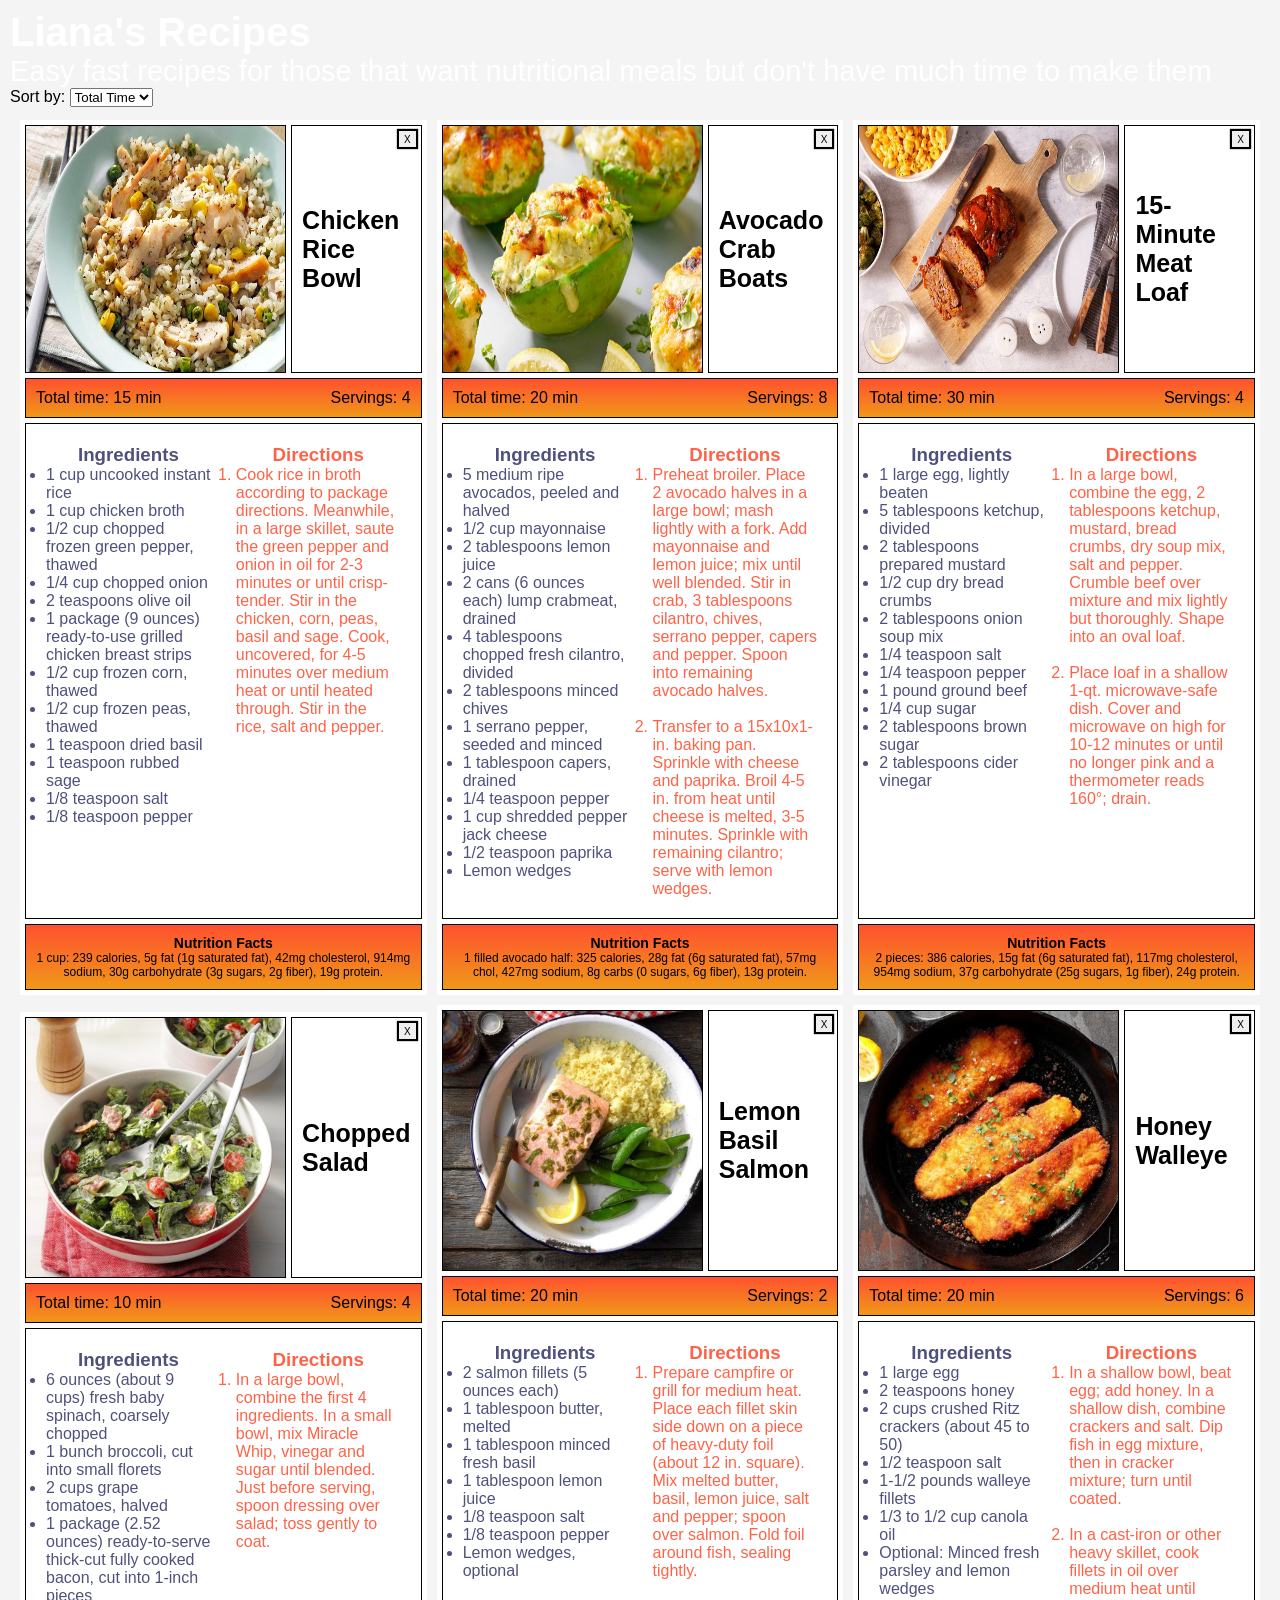
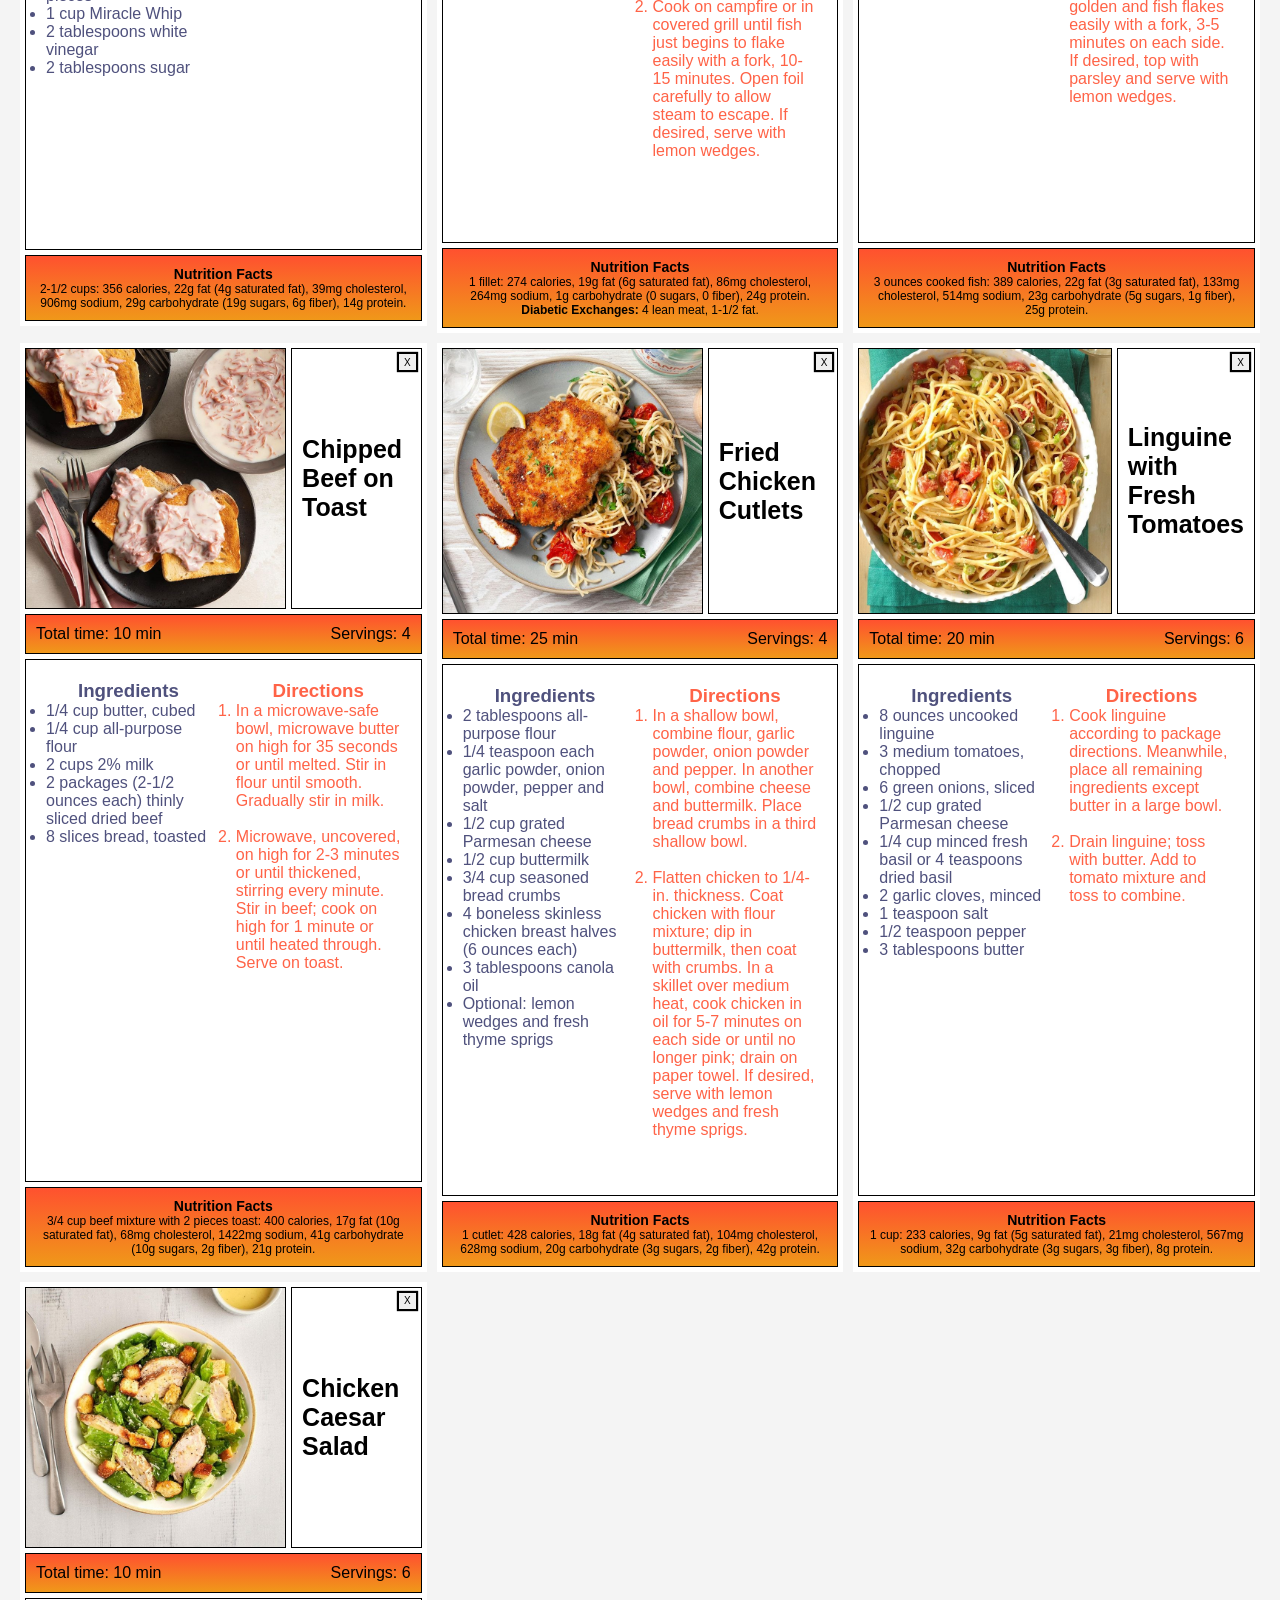
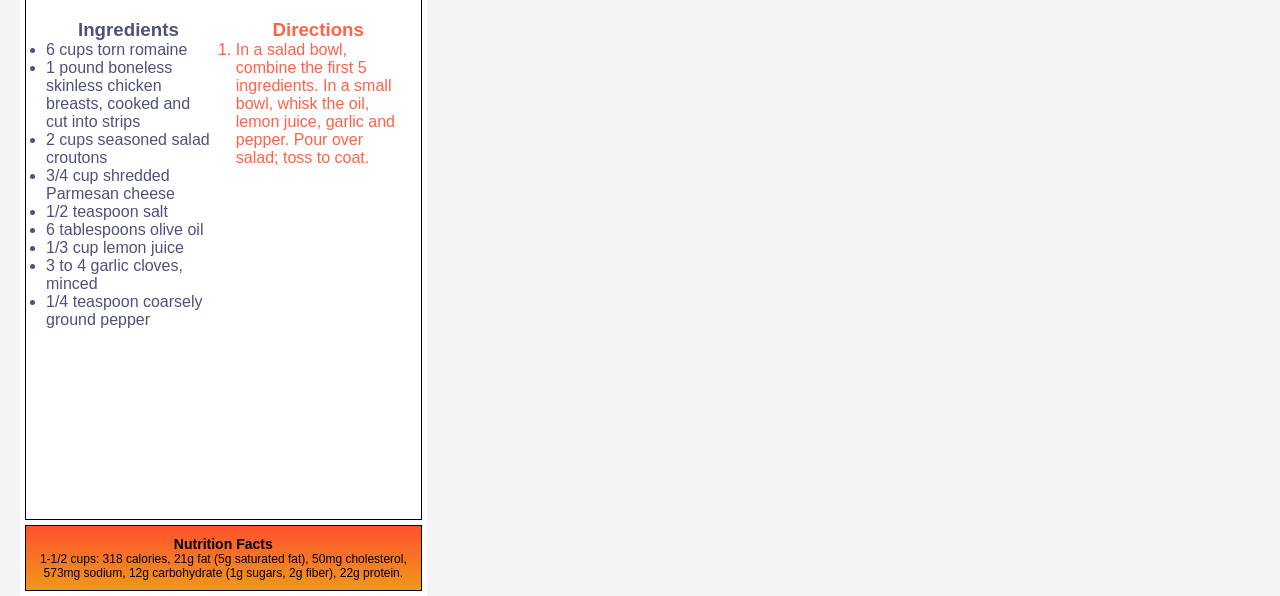
==== Project1-Collection/collection.html @ be261d4b "Initial commit" ====
<!DOCTYPE html>
<html lang="en">
<head>
    <meta charset="UTF-8">
    <meta name="viewport" content="width=device-width, initial-scale=1.0">
    <title>Collection</title>
    <link rel="stylesheet" href="collection.css">
</head>
<body>
    <div class="collection">
        <div class="top-section">
            <h1>Liana's Recipes</h1>
            <p>Easy fast recipes for those that want nutritional meals but don't have much time to make them</p>
            <div class="controls">
                <label for="sortBy">Sort by:</label>
                <select id="sortBy">
                    <option value="time">Total Time</option>
                    <option value="servings">Servings</option>
                </select>
            </div>
        </div>
        <div class="collection-cards-parent">
            <div class="recipe-card">
                <button class="delete-button">X</button>
                <div class="picture">
                    <img src="Chicken-Rice-Bowl.jpg" alt="Picture of the Dish">
                </div>
                <div class="name">Chicken Rice Bowl</div>
                <div class="info-section">
                    <p>Total time: 15 min</p>
                    <p>Servings: 4</p>
                </div>
                <div class="content-section">
                    <div class="ingredients-section">
                        <h3>Ingredients</h3>
                        <ul>
                            <li>1 cup uncooked instant rice</li>
                            <li>1 cup chicken broth</li>
                            <li>1/2 cup chopped frozen green pepper, thawed</li>
                            <li>1/4 cup chopped onion</li>
                            <li>2 teaspoons olive oil</li>
                            <li>1 package (9 ounces) ready-to-use grilled chicken breast strips</li>
                            <li>1/2 cup frozen corn, thawed</li>
                            <li>1/2 cup frozen peas, thawed</li>
                            <li>1 teaspoon dried basil</li>
                            <li>1 teaspoon rubbed sage</li>
                            <li>1/8 teaspoon salt</li>
                            <li>1/8 teaspoon pepper</li>
                          </ul>
                    </div>
                    <div class="directions-section">
                        <h3>Directions</h3>
                        <ol>
                            <li>Cook rice in broth according to package directions. Meanwhile, in a large skillet, saute the green pepper and onion in oil for 2-3 minutes or until crisp-tender. Stir in the chicken, corn, peas, basil and sage. Cook, uncovered, for 4-5 minutes over medium heat or until heated through. Stir in the rice, salt and pepper.</li>
                          </ol>
                    </div>
                </div>
                <div class="nutrition-section">
                    <h3>Nutrition Facts</h3>
                    <p>1 cup: 239 calories, 5g fat (1g saturated fat), 42mg cholesterol, 914mg sodium, 30g carbohydrate (3g sugars, 2g fiber), 19g protein.</p>
                </div>

        
            </div>
            <div class="recipe-card">
                <button class="delete-button">X</button>
                <div class="picture">
                    <img src="Crab-Stuffed-Avocado.jpg" alt="Picture of the Dish">
                </div>
                <div class="name">Avocado Crab Boats</div>
                <div class="info-section">
                    <p>Total time: 20 min</p>
                    <p>Servings: 8</p>
                </div>
                <div class="content-section">
                    <div class="ingredients-section">
                        <h3>Ingredients</h3>
                        <ul>
                            <li>5 medium ripe avocados, peeled and halved</li>
                            <li>1/2 cup mayonnaise</li>
                            <li>2 tablespoons lemon juice</li>
                            <li>2 cans (6 ounces each) lump crabmeat, drained</li>
                            <li>4 tablespoons chopped fresh cilantro, divided</li>
                            <li>2 tablespoons minced chives</li>
                            <li>1 serrano pepper, seeded and minced</li>
                            <li>1 tablespoon capers, drained</li>
                            <li>1/4 teaspoon pepper</li>
                            <li>1 cup shredded pepper jack cheese</li>
                            <li>1/2 teaspoon paprika</li>
                            <li>Lemon wedges</li>
                          </ul>
                    </div>
                    <div class="directions-section">
                        <h3>Directions</h3>
                        <ol>
                            <li>Preheat broiler. Place 2 avocado halves in a large bowl; mash lightly with a fork. Add mayonnaise and lemon juice; mix until well blended. Stir in crab, 3 tablespoons cilantro, chives, serrano pepper, capers and pepper. Spoon into remaining avocado halves.</li>
                           <br> <li>Transfer to a 15x10x1-in. baking pan. Sprinkle with cheese and paprika. Broil 4-5 in. from heat until cheese is melted, 3-5 minutes. Sprinkle with remaining cilantro; serve with lemon wedges.</li>
                          </ol>
                    </div>
                </div>
                <div class="nutrition-section">
                    <h3>Nutrition Facts</h3>
                    <p>1 filled avocado half: 325 calories, 28g fat (6g saturated fat), 57mg chol, 427mg sodium, 8g carbs (0 sugars, 6g fiber), 13g protein.</p>
                </div>
        </div>
        <div class="recipe-card">
            <button class="delete-button">X</button>
            <div class="picture">
                <img src="Meat-Loaf.jpg" alt="Picture of the Dish">
            </div>
            <div class="name">15-Minute Meat Loaf</div>
            <div class="info-section">
                <p>Total time: 30 min</p>
                <p>Servings: 4</p>
            </div>
            <div class="content-section">
                <div class="ingredients-section">
                    <h3>Ingredients</h3>
                    <ul>
                        <li>1 large egg, lightly beaten</li>
                        <li>5 tablespoons ketchup, divided</li>
                        <li>2 tablespoons prepared mustard</li>
                        <li>1/2 cup dry bread crumbs</li>
                        <li>2 tablespoons onion soup mix</li>
                        <li>1/4 teaspoon salt</li>
                        <li>1/4 teaspoon pepper</li>
                        <li>1 pound ground beef</li>
                        <li>1/4 cup sugar</li>
                        <li>2 tablespoons brown sugar</li>
                        <li>2 tablespoons cider vinegar</li>
                      </ul>
                </div>
                <div class="directions-section">
                    <h3>Directions</h3>
                    <ol>
                        <li>In a large bowl, combine the egg, 2 tablespoons ketchup, mustard, bread crumbs, dry soup mix, salt and pepper. Crumble beef over mixture and mix lightly but thoroughly. Shape into an oval loaf.</li>
                        <br><li>Place loaf in a shallow 1-qt. microwave-safe dish. Cover and microwave on high for 10-12 minutes or until no longer pink and a thermometer reads 160°; drain.</li>
                      </ol>
                </div>
            </div>
            <div class="nutrition-section">
                <h3>Nutrition Facts</h3>
                <p>2 pieces: 386 calories, 15g fat (6g saturated fat), 117mg cholesterol, 954mg sodium, 37g carbohydrate (25g sugars, 1g fiber), 24g protein.</p>
            </div>
    </div>
    <div class="recipe-card">
        <button class="delete-button">X</button>
        <div class="picture">
            <img src="Lemon-Basil-Salmon.jpg" alt="Picture of the Dish">
        </div>
        <div class="name">Lemon Basil Salmon</div>
        <div class="info-section">
            <p>Total time: 20 min</p>
            <p>Servings: 2</p>
        </div>
        <div class="content-section">
            <div class="ingredients-section">
                <h3>Ingredients</h3>
                <ul>
                    <li>2 salmon fillets (5 ounces each)</li>
                    <li>1 tablespoon butter, melted</li>
                    <li>1 tablespoon minced fresh basil</li>
                    <li>1 tablespoon lemon juice</li>
                    <li>1/8 teaspoon salt</li>
                    <li>1/8 teaspoon pepper</li>
                    <li>Lemon wedges, optional</li>
                  </ul>
            </div>
            <div class="directions-section">
                <h3>Directions</h3>
                <ol>
                    <li>Prepare campfire or grill for medium heat. Place each fillet skin side down on a piece of heavy-duty foil (about 12 in. square). Mix melted butter, basil, lemon juice, salt and pepper; spoon over salmon. Fold foil around fish, sealing tightly.</li>
                   <br> <li>Cook on campfire or in covered grill until fish just begins to flake easily with a fork, 10-15 minutes. Open foil carefully to allow steam to escape. If desired, serve with lemon wedges.</li>
                  </ol>
            </div>
        </div>
        <div class="nutrition-section">
            <h3>Nutrition Facts</h3>
            <p>1 fillet: 274 calories, 19g fat (6g saturated fat), 86mg cholesterol, 264mg sodium, 1g carbohydrate (0 sugars, 0 fiber), 24g protein. <strong>Diabetic Exchanges:</strong> 4 lean meat, 1-1/2 fat.</p>
        </div>
</div>
<div class="recipe-card">
    <button class="delete-button">X</button>
    <div class="picture">
        <img src="Honey-Walleye.jpg" alt="Picture of the Dish">
    </div>
    <div class="name">Honey Walleye</div>
    <div class="info-section">
        <p>Total time: 20 min</p>
        <p>Servings: 6</p>
    </div>
    <div class="content-section">
        <div class="ingredients-section">
            <h3>Ingredients</h3>
            <ul>
                <li>1 large egg</li>
                <li>2 teaspoons honey</li>
                <li>2 cups crushed Ritz crackers (about 45 to 50)</li>
                <li>1/2 teaspoon salt</li>
                <li>1-1/2 pounds walleye fillets</li>
                <li>1/3 to 1/2 cup canola oil</li>
                <li>Optional: Minced fresh parsley and lemon wedges</li>
              </ul>
        </div>
        <div class="directions-section">
            <h3>Directions</h3>
            <ol>
                <li>In a shallow bowl, beat egg; add honey. In a shallow dish, combine crackers and salt. Dip fish in egg mixture, then in cracker mixture; turn until coated.</li>
                <br><li>In a cast-iron or other heavy skillet, cook fillets in oil over medium heat until golden and fish flakes easily with a fork, 3-5 minutes on each side. If desired, top with parsley and serve with lemon wedges.</li>
              </ol>
        </div>
    </div>
    <div class="nutrition-section">
        <h3>Nutrition Facts</h3>
        <p>3 ounces cooked fish: 389 calories, 22g fat (3g saturated fat), 133mg cholesterol, 514mg sodium, 23g carbohydrate (5g sugars, 1g fiber), 25g protein.</p>
    </div>
</div>
<div class="recipe-card">
    <button class="delete-button">X</button>
    <div class="picture">
        <img src="Chipped-Beef-on-Toast.jpg" alt="Picture of the Dish">
    </div>
    <div class="name">Chipped Beef on Toast</div>
    <div class="info-section">
        <p>Total time: 10 min</p>
        <p>Servings: 4</p>
    </div>
    <div class="content-section">
        <div class="ingredients-section">
            <h3>Ingredients</h3>
            <ul>
                <li>1/4 cup butter, cubed</li>
                <li>1/4 cup all-purpose flour</li>
                <li>2 cups 2% milk</li>
                <li>2 packages (2-1/2 ounces each) thinly sliced dried beef</li>
                <li>8 slices bread, toasted</li>
              </ul>
        </div>
        <div class="directions-section">
            <h3>Directions</h3>
            <ol>
                <li>In a microwave-safe bowl, microwave butter on high for 35 seconds or until melted. Stir in flour until smooth. Gradually stir in milk.</li>
               <br> <li>Microwave, uncovered, on high for 2-3 minutes or until thickened, stirring every minute. Stir in beef; cook on high for 1 minute or until heated through. Serve on toast.</li>
              </ol>
        </div>
    </div>
    <div class="nutrition-section">
        <h3>Nutrition Facts</h3>
        <p>3/4 cup beef mixture with 2 pieces toast: 400 calories, 17g fat (10g saturated fat), 68mg cholesterol, 1422mg sodium, 41g carbohydrate (10g sugars, 2g fiber), 21g protein.</p>
    </div>
</div>
<div class="recipe-card">
    <button class="delete-button">X</button>
    <div class="picture">
        <img src="Chicken-Cutlets.jpg" alt="Picture of the Dish">
    </div>
    <div class="name">Fried Chicken Cutlets</div>
    <div class="info-section">
        <p>Total time: 25 min</p>
        <p>Servings: 4</p>
    </div>
    <div class="content-section">
        <div class="ingredients-section">
            <h3>Ingredients</h3>
            <ul>
                <li>2 tablespoons all-purpose flour</li>
                <li>1/4 teaspoon each garlic powder, onion powder, pepper and salt</li>
                <li>1/2 cup grated Parmesan cheese</li>
                <li>1/2 cup buttermilk</li>
                <li>3/4 cup seasoned bread crumbs</li>
                <li>4 boneless skinless chicken breast halves (6 ounces each)</li>
                <li>3 tablespoons canola oil</li>
                <li>Optional: lemon wedges and fresh thyme sprigs</li>
              </ul>
        </div>
        <div class="directions-section">
            <h3>Directions</h3>
            <ol>
                <li>In a shallow bowl, combine flour, garlic powder, onion powder and pepper. In another bowl, combine cheese and buttermilk. Place bread crumbs in a third shallow bowl.</li>
               <br> <li>Flatten chicken to 1/4-in. thickness. Coat chicken with flour mixture; dip in buttermilk, then coat with crumbs. In a skillet over medium heat, cook chicken in oil for 5-7 minutes on each side or until no longer pink; drain on paper towel. If desired, serve with lemon wedges and fresh thyme sprigs.</li>
              </ol>
        </div>
    </div>
    <div class="nutrition-section">
        <h3>Nutrition Facts</h3>
        <p>1 cutlet: 428 calories, 18g fat (4g saturated fat), 104mg cholesterol, 628mg sodium, 20g carbohydrate (3g sugars, 2g fiber), 42g protein.</p>
    </div>
</div>
<div class="recipe-card">
    <button class="delete-button">X</button>
    <div class="picture">
        <img src="Linguine-with-Fresh-Tomatoes.jpg" alt="Picture of the Dish">
    </div>
    <div class="name">Linguine with Fresh Tomatoes</div>
    <div class="info-section">
        <p>Total time: 20 min</p>
        <p>Servings: 6</p>
    </div>
    <div class="content-section">
        <div class="ingredients-section">
            <h3>Ingredients</h3>
            <ul>
                <li>8 ounces uncooked linguine</li>
                <li>3 medium tomatoes, chopped</li>
                <li>6 green onions, sliced</li>
                <li>1/2 cup grated Parmesan cheese</li>
                <li>1/4 cup minced fresh basil or 4 teaspoons dried basil</li>
                <li>2 garlic cloves, minced</li>
                <li>1 teaspoon salt</li>
                <li>1/2 teaspoon pepper</li>
                <li>3 tablespoons butter</li>
              </ul>
        </div>
        <div class="directions-section">
            <h3>Directions</h3>
            <ol>
                <li>Cook linguine according to package directions. Meanwhile, place all remaining ingredients except butter in a large bowl.</li>
                <br><li>Drain linguine; toss with butter. Add to tomato mixture and toss to combine.</li>
              </ol>
        </div>
    </div>
    <div class="nutrition-section">
        <h3>Nutrition Facts</h3>
        <p>1 cup: 233 calories, 9g fat (5g saturated fat), 21mg cholesterol, 567mg sodium, 32g carbohydrate (3g sugars, 3g fiber), 8g protein.</p>
    </div>
</div>
<div class="recipe-card">
    <button class="delete-button">X</button>
    <div class="picture">
        <img src="Chicken-Caesar-Salad.jpg" alt="Picture of the Dish">
    </div>
    <div class="name">Chicken Caesar Salad</div>
    <div class="info-section">
        <p>Total time: 10 min</p>
        <p>Servings: 6</p>
    </div>
    <div class="content-section">
        <div class="ingredients-section">
            <h3>Ingredients</h3>
            <ul>
                <li>6 cups torn romaine</li>
                <li>1 pound boneless skinless chicken breasts, cooked and cut into strips</li>
                <li>2 cups seasoned salad croutons</li>
                <li>3/4 cup shredded Parmesan cheese</li>
                <li>1/2 teaspoon salt</li>
                <li>6 tablespoons olive oil</li>
                <li>1/3 cup lemon juice</li>
                <li>3 to 4 garlic cloves, minced</li>
                <li>1/4 teaspoon coarsely ground pepper</li>
              </ul>
        </div>
        <div class="directions-section">
            <h3>Directions</h3>
            <ol>
                <li>In a salad bowl, combine the first 5 ingredients. In a small bowl, whisk the oil, lemon juice, garlic and pepper. Pour over salad; toss to coat.</li>
              </ol>
        </div>
    </div>
    <div class="nutrition-section">
        <h3>Nutrition Facts</h3>
        <p>1-1/2 cups: 318 calories, 21g fat (5g saturated fat), 50mg cholesterol, 573mg sodium, 12g carbohydrate (1g sugars, 2g fiber), 22g protein.</p>
    </div>
</div>
<div class="recipe-card">
    <button class="delete-button">X</button>
    <div class="picture">
        <img src="Chopped-Salad.jpg" alt="Picture of the Dish">
    </div>
    <div class="name">Chopped Salad</div>
    <div class="info-section">
        <p>Total time: 10 min</p>
        <p>Servings: 4</p>
    </div>
    <div class="content-section">
        <div class="ingredients-section">
            <h3>Ingredients</h3>
            <ul>
                <li>6 ounces (about 9 cups) fresh baby spinach, coarsely chopped</li>
                <li>1 bunch broccoli, cut into small florets</li>
                <li>2 cups grape tomatoes, halved</li>
                <li>1 package (2.52 ounces) ready-to-serve thick-cut fully cooked bacon, cut into 1-inch pieces</li>
                <li>1 cup Miracle Whip</li>
                <li>2 tablespoons white vinegar</li>
                <li>2 tablespoons sugar</li>
              </ul>
        </div>
        <div class="directions-section">
            <h3>Directions</h3>
            <ol>
                <li>In a large bowl, combine the first 4 ingredients. In a small bowl, mix Miracle Whip, vinegar and sugar until blended. Just before serving, spoon dressing over salad; toss gently to coat.</li>
              </ol>
        </div>
    </div>
    <div class="nutrition-section">
        <h3>Nutrition Facts</h3>
        <p>2-1/2 cups: 356 calories, 22g fat (4g saturated fat), 39mg cholesterol, 906mg sodium, 29g carbohydrate (19g sugars, 6g fiber), 14g protein.</p>
    </div>
</div>
    </div>
    <script src="collection.js"></script>
</body>
</html>
---- Project1-Collection/collection.css ----
* {
    margin: 0;
    padding: 0;
    box-sizing: border-box;
}

body {
    font-family: Arial, sans-serif;
    display: flex;
    justify-content: flex-start;
    align-items: flex-start;
    min-height: 100vh;
    background-color: #f4f4f4;
    padding: 10px;
    background-image: url("Background3.jpg");
    background-position: center;
    background-size: cover;
}

.collection {
    display: grid;
    grid-template-rows: 100px 100px;

}
.top-section h1 {
    font-size: 40px;
    color: white;
}
.top-section p {
    font-size: 29px;
    color: white;
}
.collection-cards-parent {
    display: grid;
    grid-row: 2;
    grid-template-columns: repeat(3, 1fr);
    gap: 10px;
    padding: 10px;

}
.collection-cards-parent .recipe-card:nth-child(n+10) {
    align-self: center;
    justify-self: center;
    grid-row: 2;
/*This needs fixing*/
}
.recipe-card {
    position: relative;
    display: grid;
    grid-template-columns: 2fr 1fr;
    grid-template-rows: 1fr 0fr 2fr 0fr;
    gap: 5px;
    width: 100%;
    background: white;
    padding: 5px;
}
.delete-button {
    position: absolute; 
    top: 10px;
    right: 10px; 
    font-size: 10px;
    padding: 2.5px 5px;
    border: 1px solid black;
    box-shadow: 0px 0px 1px 1px rgb(0,0,0);
}
.delete-button:hover {
    background-image: linear-gradient(
#ff512f, #f09819);
    transition: 0.7s;
}

.picture {
    grid-column: 1 / 2;
    grid-row: 1 / 2;
    display: flex;
    justify-content: center;
    align-items: center;
    border: 1px solid black;
}

.picture img {
    width: 100%;
    height: 100%;
}


.name {
    grid-column: 2 / 3;
    grid-row: 1 / 2;
    display: flex;
    align-items: center;
    justify-content: center;
    font-size: 25px;
    font-weight: bold;
    border: 1px solid black;
    padding: 10px;
}


.info-section {
    background-image: linear-gradient(
#ff512f, #f09819);
    grid-column: 1 / 3;
    grid-row: 2 / 3;
    display: grid;
    grid-template-columns: 1fr 1fr;
    border: 1px solid black;
    padding: 10px;
}

.info-section p {
    justify-self: start; 
}

.info-section p:last-child {
    justify-self: end; 
}

.content-section {
    grid-column: 1 / 3;
    grid-row: 3 / 4;
    display: grid;
    grid-template-columns: 1fr 1fr;
    gap: 5px;
    border: 1px solid black;
    padding: 10px;
}

.ingredients-section {
  padding: 10px;
  color: #4F517D;
}
.directions-section {
  color: #FF6347; 
  padding: 10px;
}

.ingredients-section h3,
.directions-section h3 {
    text-align: center;
}


.nutrition-section {
    grid-column: 1 / 3;
    grid-row: 4 / 5;
    text-align: center;
    border: 1px solid black;
    padding: 10px;
   font-size: 12px;
    background-image: linear-gradient(
#ff512f, #f09819);
}



@media (max-width: 479px) {
    .top-section h1 {
        font-size: 20px;
    }
    .top-section p {
        font-size: 15px;
    }
    .collection-cards-parent {
        display: grid;
        gap: 15px;
        grid-template-columns: 1fr; 
    }
    .recipe-card {
        width: 100%;
    }
}


@media (min-width: 480px) and (max-width: 1023px) {
    .top-section h1 {
        font-size: 30px;
        
    }
    .top-section p {
        font-size: 17px;
        
    }
    .collection-cards-parent {
        display: grid;
        gap: 15px;
        grid-template-columns: repeat(2, 1fr);
    }

    .recipe-card {
        width: 100%;
    }
}

@media (min-width: 1024px) {
    .collection-cards-parent {
        display: grid;
        grid-template-columns: repeat(3, 1fr);
    }
}
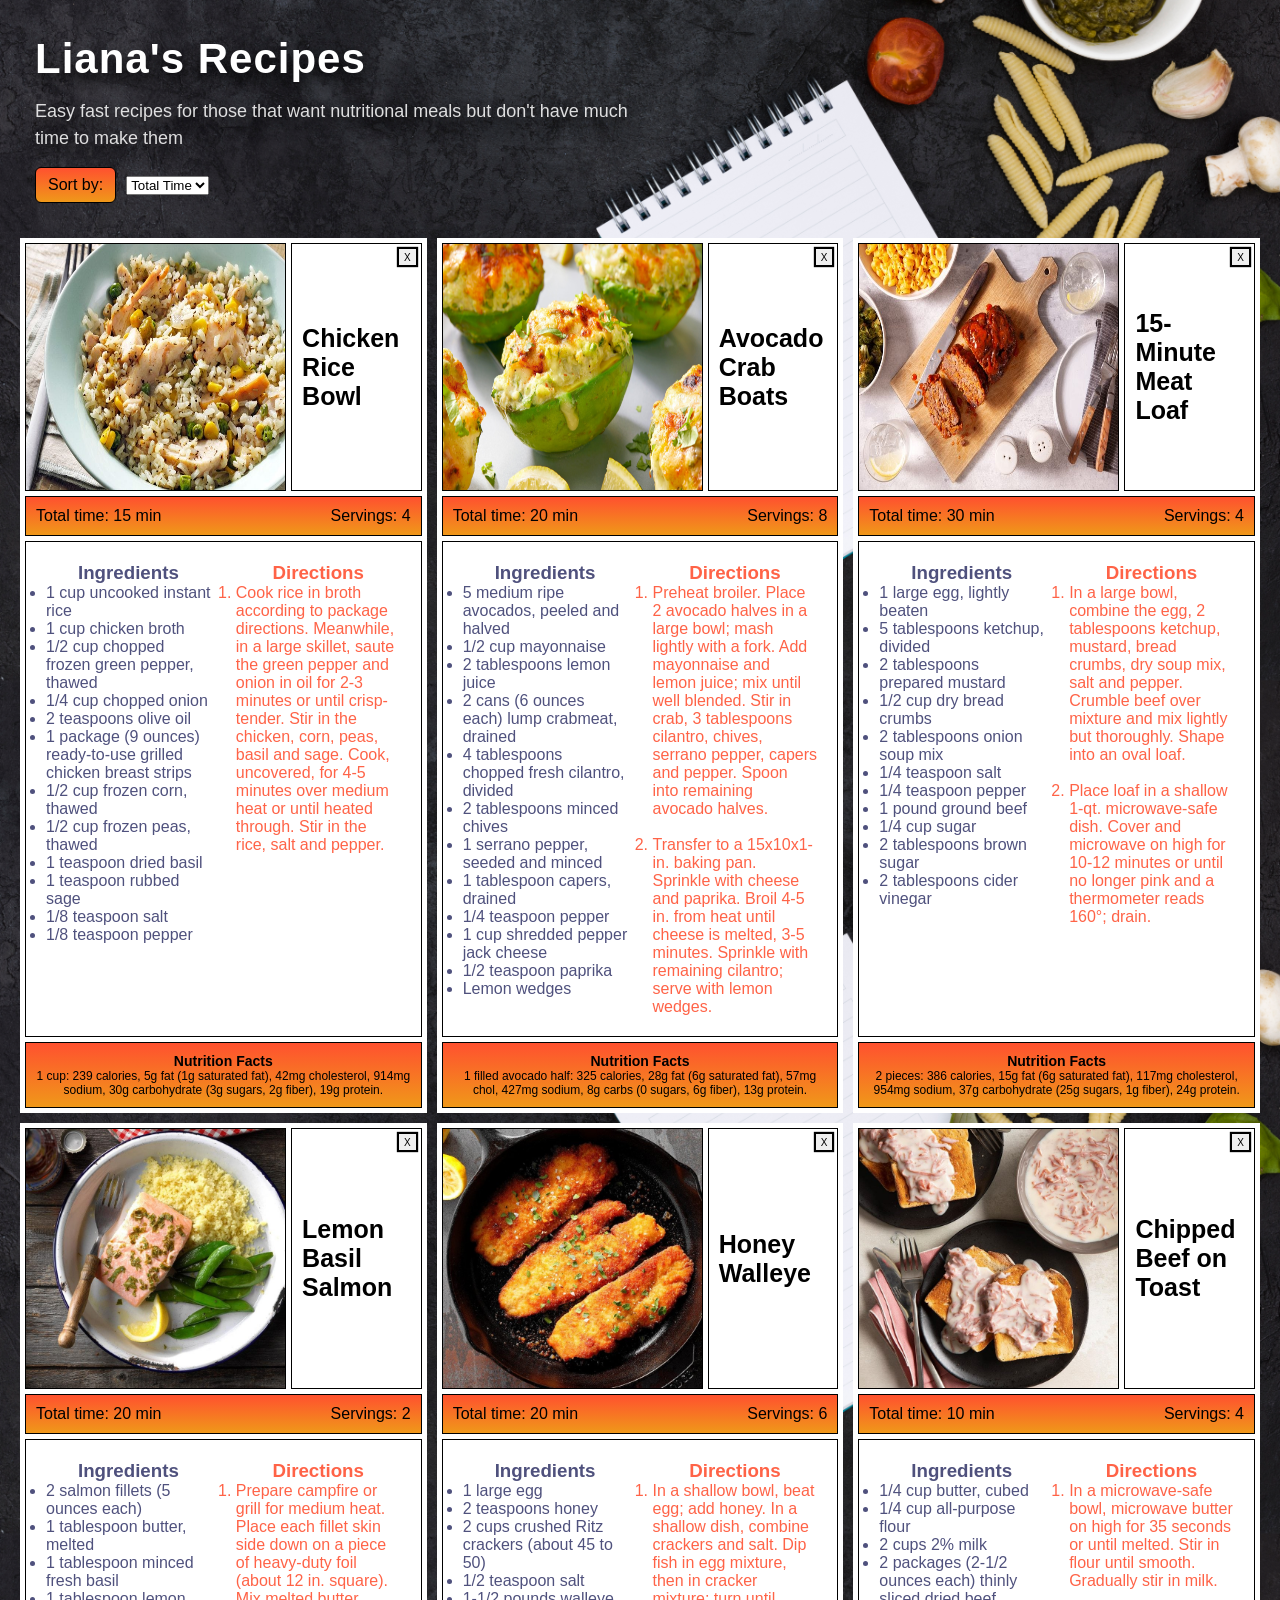
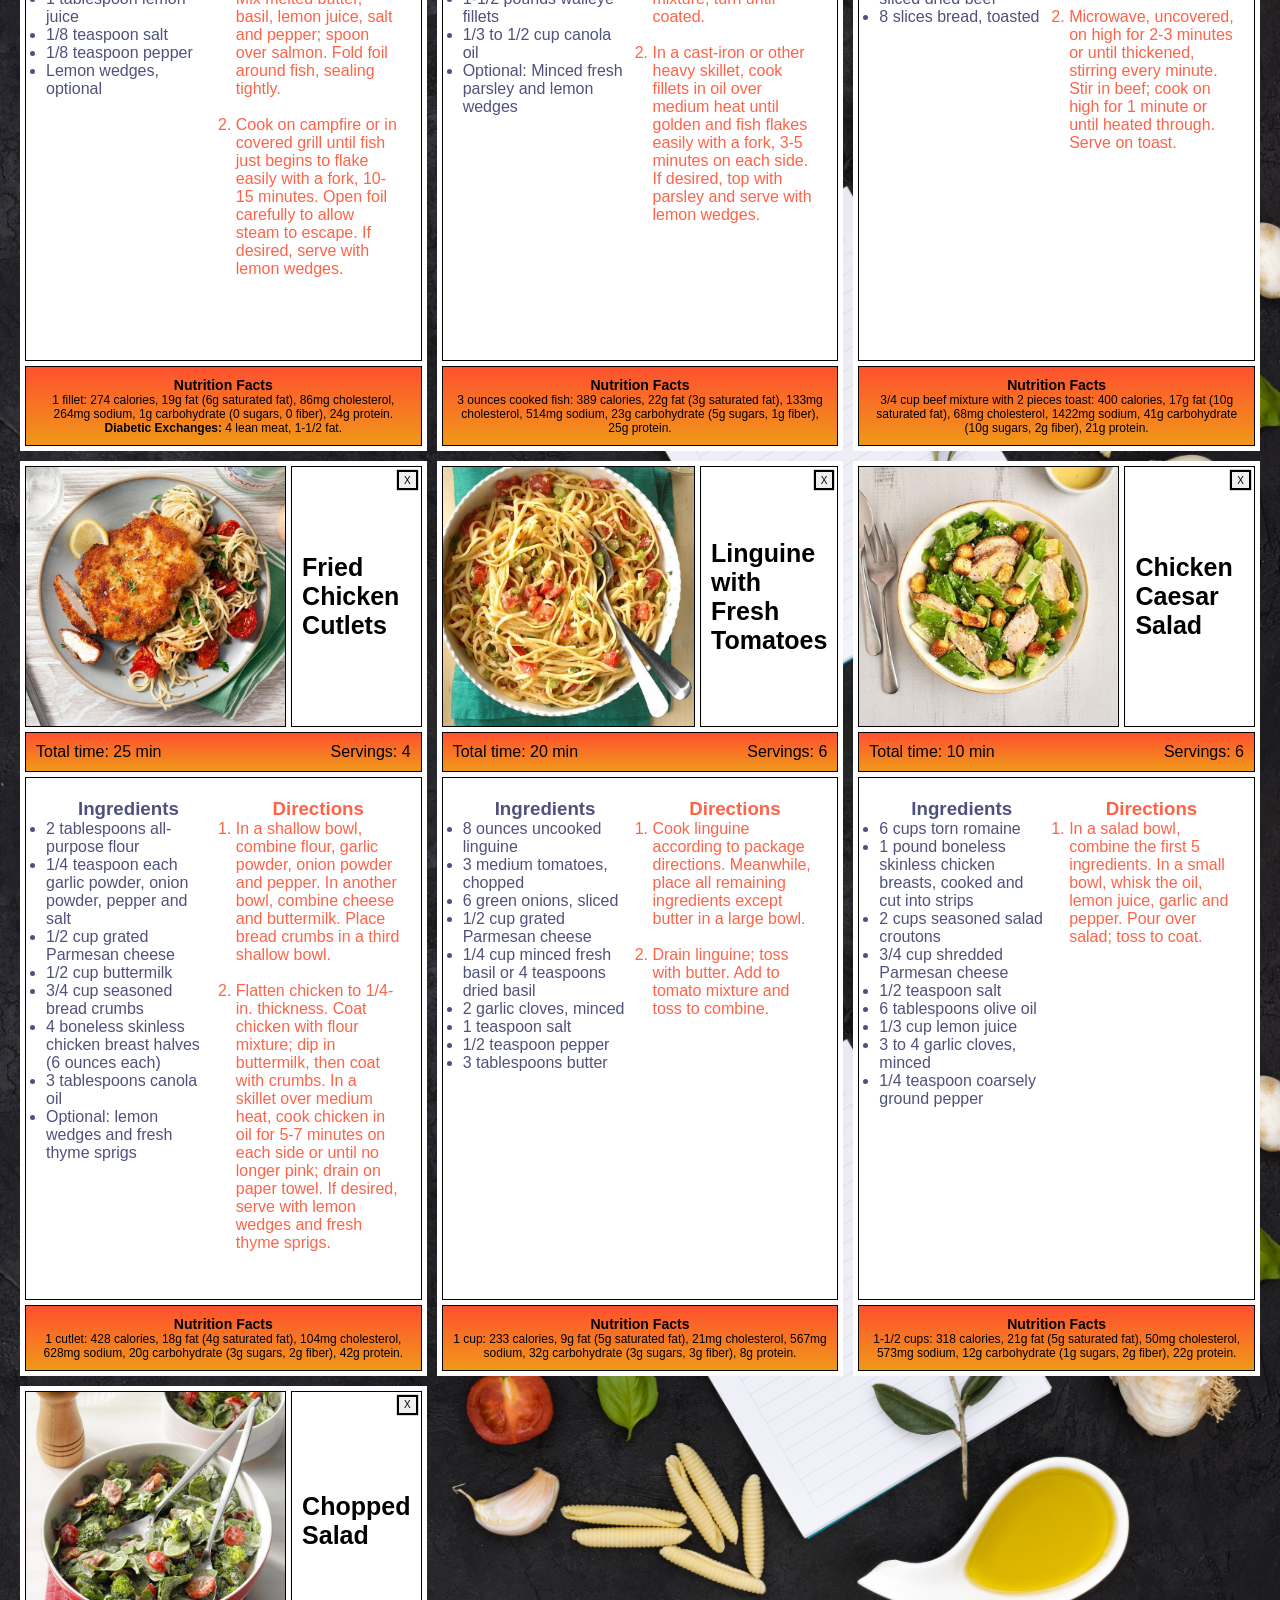
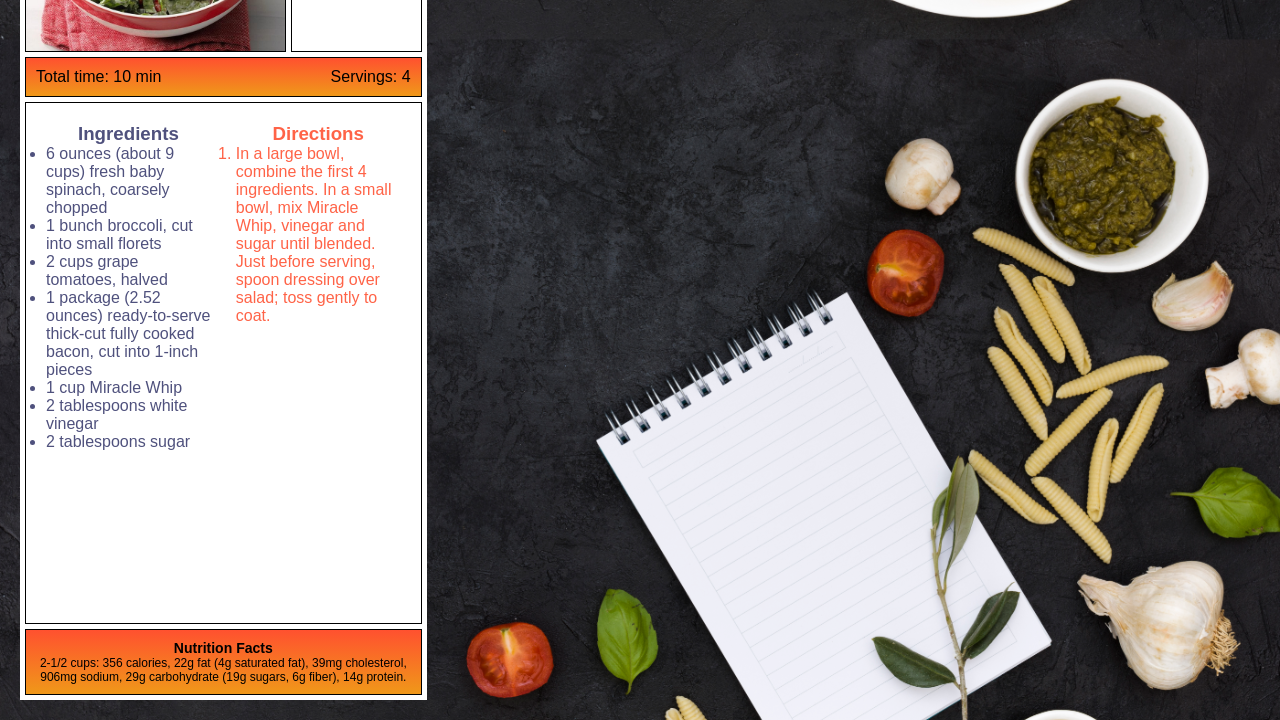
==== commit a285f2d5: "added README.md files" ====
--- a/Project1-Collection/collection.html
+++ b/Project1-Collection/collection.html
@@ -23,7 +23,7 @@
             <div class="recipe-card">
                 <button class="delete-button">X</button>
                 <div class="picture">
-                    <img src="Chicken-Rice-Bowl.jpg" alt="Picture of the Dish">
+                    <img src="assets/Chicken-Rice-Bowl.jpg" alt="Picture of the Dish">
                 </div>
                 <div class="name">Chicken Rice Bowl</div>
                 <div class="info-section">
@@ -65,7 +65,7 @@
             <div class="recipe-card">
                 <button class="delete-button">X</button>
                 <div class="picture">
-                    <img src="Crab-Stuffed-Avocado.jpg" alt="Picture of the Dish">
+                    <img src="assets/Crab-Stuffed-Avocado.jpg" alt="Picture of the Dish">
                 </div>
                 <div class="name">Avocado Crab Boats</div>
                 <div class="info-section">
@@ -106,7 +106,7 @@
         <div class="recipe-card">
             <button class="delete-button">X</button>
             <div class="picture">
-                <img src="Meat-Loaf.jpg" alt="Picture of the Dish">
+                <img src="assets/Meat-Loaf.jpg" alt="Picture of the Dish">
             </div>
             <div class="name">15-Minute Meat Loaf</div>
             <div class="info-section">
@@ -146,7 +146,7 @@
     <div class="recipe-card">
         <button class="delete-button">X</button>
         <div class="picture">
-            <img src="Lemon-Basil-Salmon.jpg" alt="Picture of the Dish">
+            <img src="assets/Lemon-Basil-Salmon.jpg" alt="Picture of the Dish">
         </div>
         <div class="name">Lemon Basil Salmon</div>
         <div class="info-section">
@@ -182,7 +182,7 @@
 <div class="recipe-card">
     <button class="delete-button">X</button>
     <div class="picture">
-        <img src="Honey-Walleye.jpg" alt="Picture of the Dish">
+        <img src="assets/Honey-Walleye.jpg" alt="Picture of the Dish">
     </div>
     <div class="name">Honey Walleye</div>
     <div class="info-section">
@@ -218,7 +218,7 @@
 <div class="recipe-card">
     <button class="delete-button">X</button>
     <div class="picture">
-        <img src="Chipped-Beef-on-Toast.jpg" alt="Picture of the Dish">
+        <img src="assets/Chipped-Beef-on-Toast.jpg" alt="Picture of the Dish">
     </div>
     <div class="name">Chipped Beef on Toast</div>
     <div class="info-section">
@@ -252,7 +252,7 @@
 <div class="recipe-card">
     <button class="delete-button">X</button>
     <div class="picture">
-        <img src="Chicken-Cutlets.jpg" alt="Picture of the Dish">
+        <img src="assets/Chicken-Cutlets.jpg" alt="Picture of the Dish">
     </div>
     <div class="name">Fried Chicken Cutlets</div>
     <div class="info-section">
@@ -289,7 +289,7 @@
 <div class="recipe-card">
     <button class="delete-button">X</button>
     <div class="picture">
-        <img src="Linguine-with-Fresh-Tomatoes.jpg" alt="Picture of the Dish">
+        <img src="assets/Linguine-with-Fresh-Tomatoes.jpg" alt="Picture of the Dish">
     </div>
     <div class="name">Linguine with Fresh Tomatoes</div>
     <div class="info-section">
@@ -327,7 +327,7 @@
 <div class="recipe-card">
     <button class="delete-button">X</button>
     <div class="picture">
-        <img src="Chicken-Caesar-Salad.jpg" alt="Picture of the Dish">
+        <img src="assets/Chicken-Caesar-Salad.jpg" alt="Picture of the Dish">
     </div>
     <div class="name">Chicken Caesar Salad</div>
     <div class="info-section">
@@ -364,7 +364,7 @@
 <div class="recipe-card">
     <button class="delete-button">X</button>
     <div class="picture">
-        <img src="Chopped-Salad.jpg" alt="Picture of the Dish">
+        <img src="assets/Chopped-Salad.jpg" alt="Picture of the Dish">
     </div>
     <div class="name">Chopped Salad</div>
     <div class="info-section">
--- a/Project1-Collection/collection.css
+++ b/Project1-Collection/collection.css
@@ -13,38 +13,69 @@
     min-height: 100vh;
     background-color: #f4f4f4;
     padding: 10px;
-    background-image: url("Background3.jpg");
+    background-image: url("assets/background6.jpg");
     background-position: center;
-    background-size: cover;
+    background-size: contain;
+}
+
+label {
+    color: black;
+    background-image: linear-gradient(
+#ff512f, #f09819);
+    padding: 8px 12px;
+    border-radius: 6px;
+    border: 1px solid black;
+    backdrop-filter: blur(5px);
 }
 
 .collection {
     display: grid;
-    grid-template-rows: 100px 100px;
-
-}
+    grid-template-rows: auto auto;
+}
+
+.top-section {
+    display: flex;
+    flex-direction: column;
+    gap: 15px;
+    padding: 25px;
+    width: fit-content;
+}
+
 .top-section h1 {
-    font-size: 40px;
+    font-size: 42px;
+    font-weight: 700;
+    letter-spacing: 1px;
     color: white;
 }
+
 .top-section p {
-    font-size: 29px;
-    color: white;
-}
+    font-size: 18px;
+    font-weight: 300;
+    color: rgba(255, 255, 255, 0.85);
+    max-width: 600px;
+    line-height: 1.5;
+}
+
+.top-section h1,
+.top-section p {
+    text-shadow: 0 8px 16px rgba(0, 0, 3, 1);
+}
+
+.controls {
+    display: flex;
+    gap: 10px;
+    align-items: center;
+}
+
 .collection-cards-parent {
     display: grid;
-    grid-row: 2;
+    align-items: stretch;
     grid-template-columns: repeat(3, 1fr);
     gap: 10px;
     padding: 10px;
 
 }
-.collection-cards-parent .recipe-card:nth-child(n+10) {
-    align-self: center;
-    justify-self: center;
-    grid-row: 2;
-/*This needs fixing*/
-}
+
 .recipe-card {
     position: relative;
     display: grid;
@@ -52,6 +83,7 @@
     grid-template-rows: 1fr 0fr 2fr 0fr;
     gap: 5px;
     width: 100%;
+    height: 100%;
     background: white;
     padding: 5px;
 }
